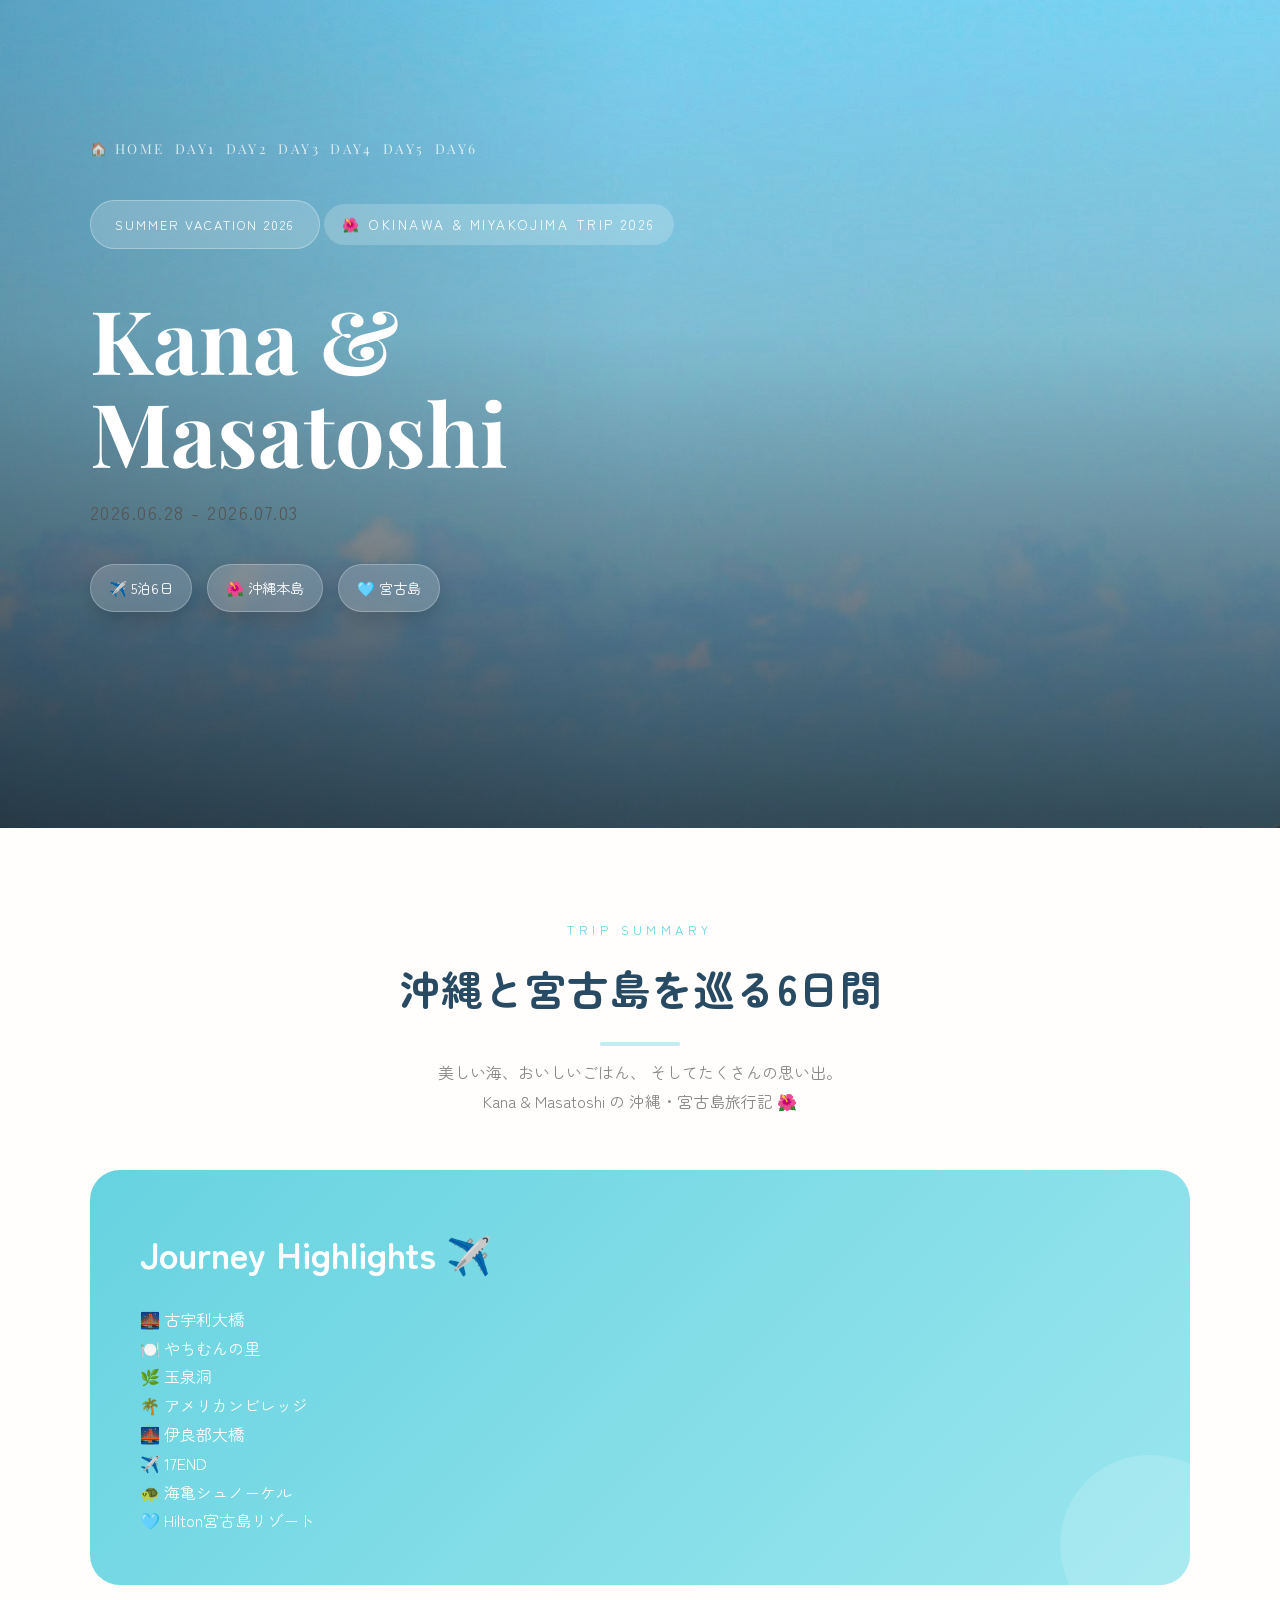
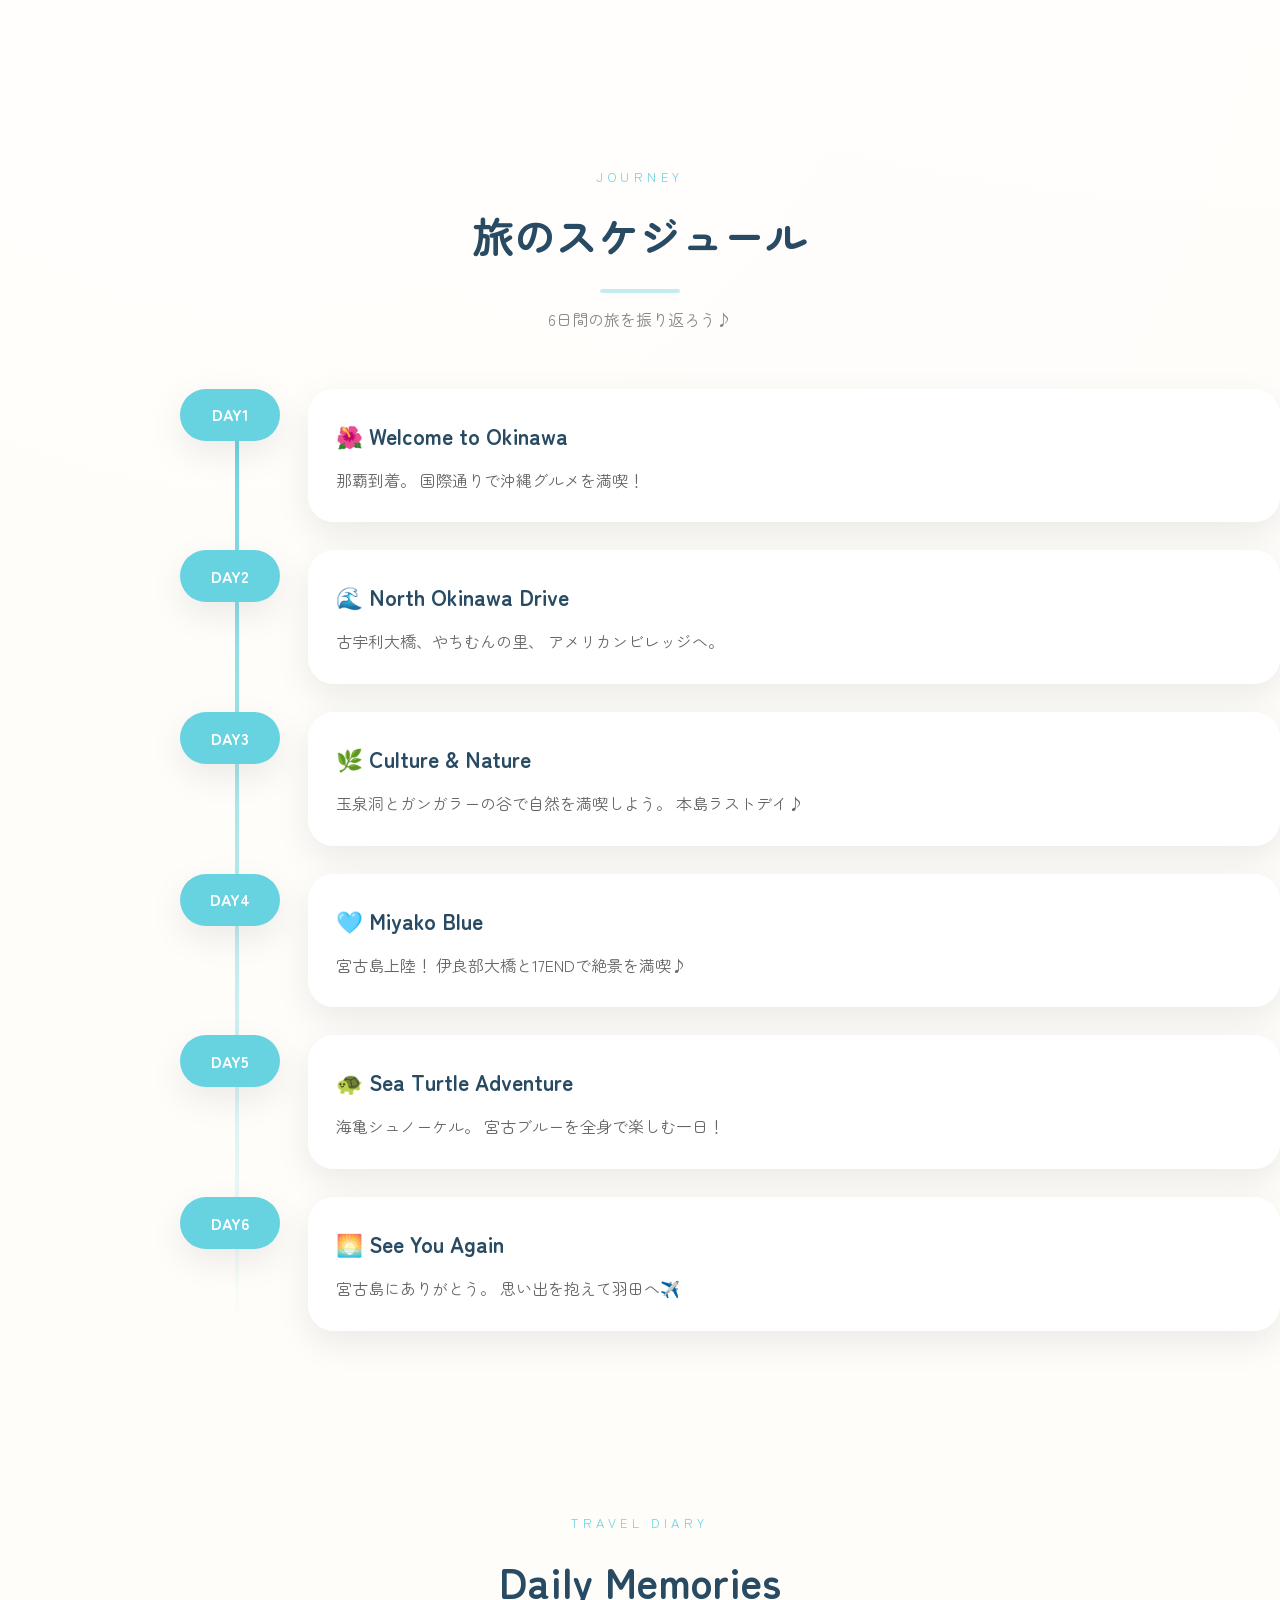
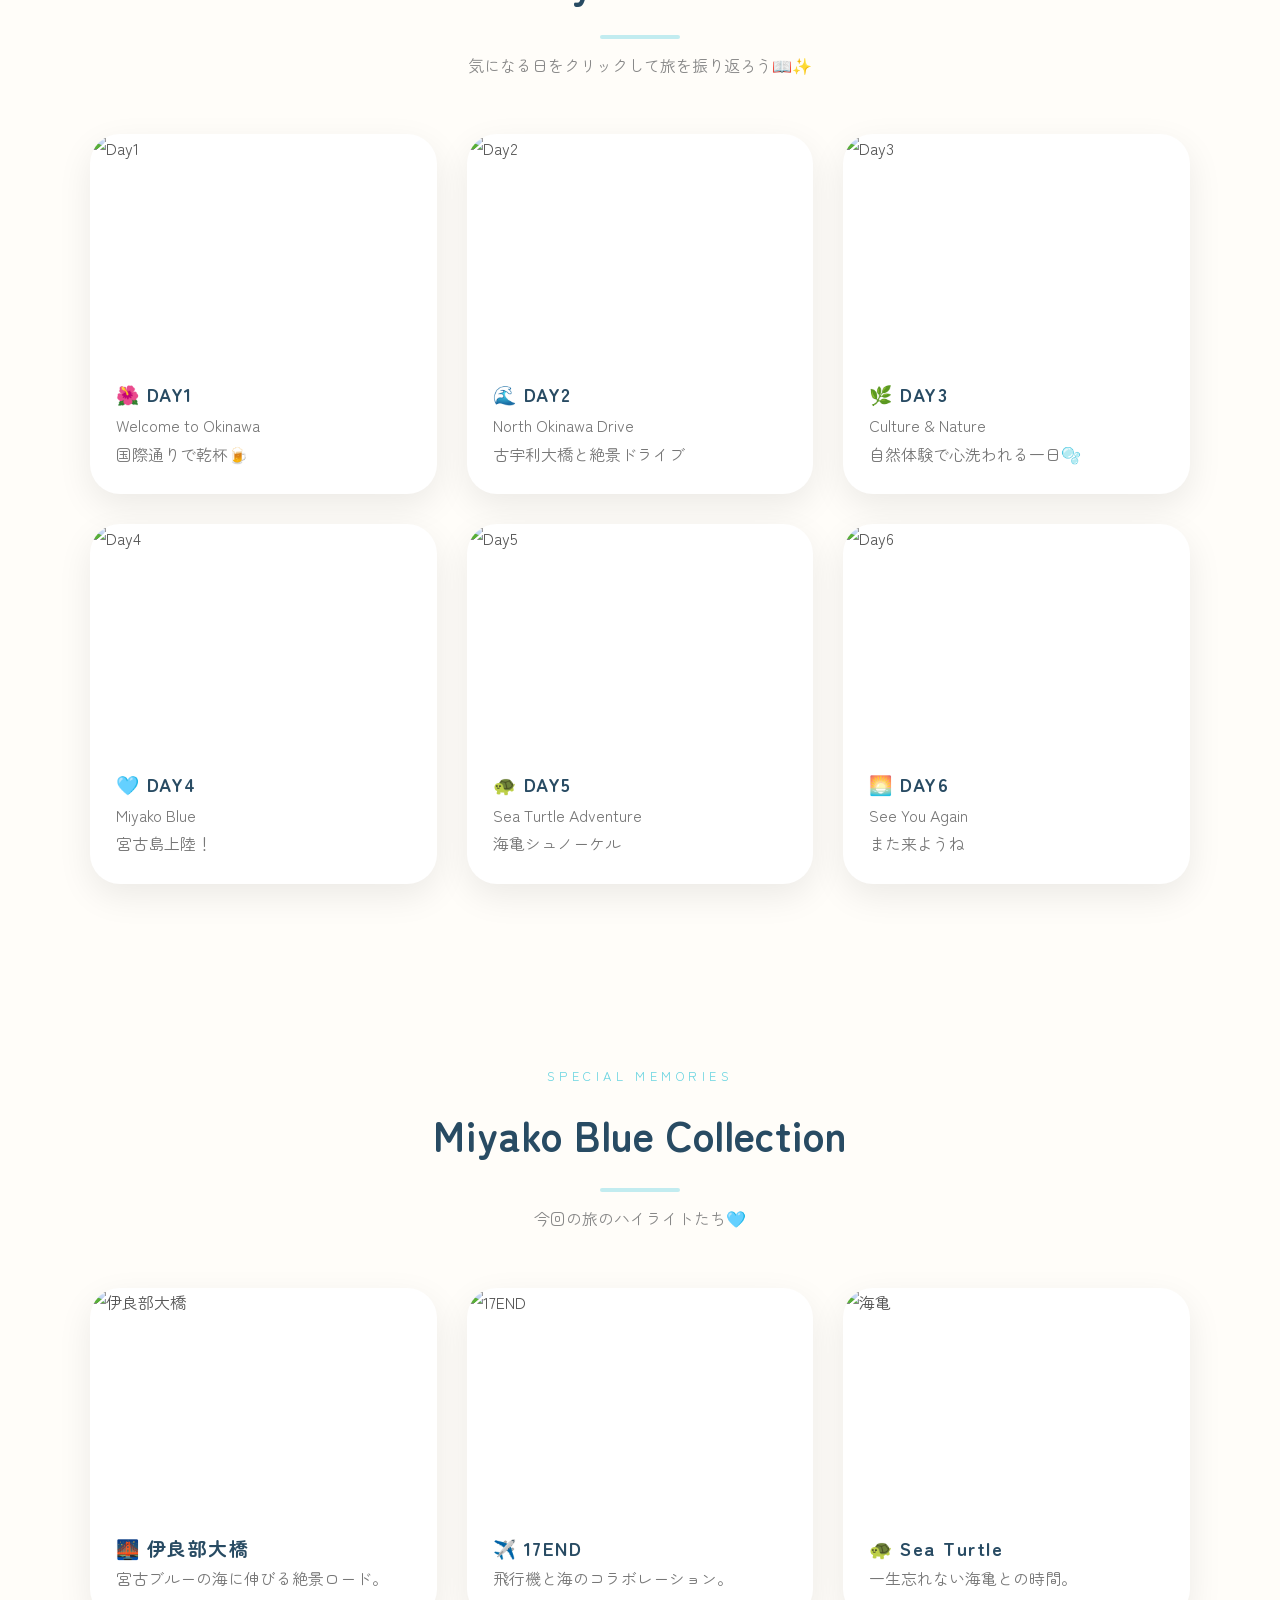
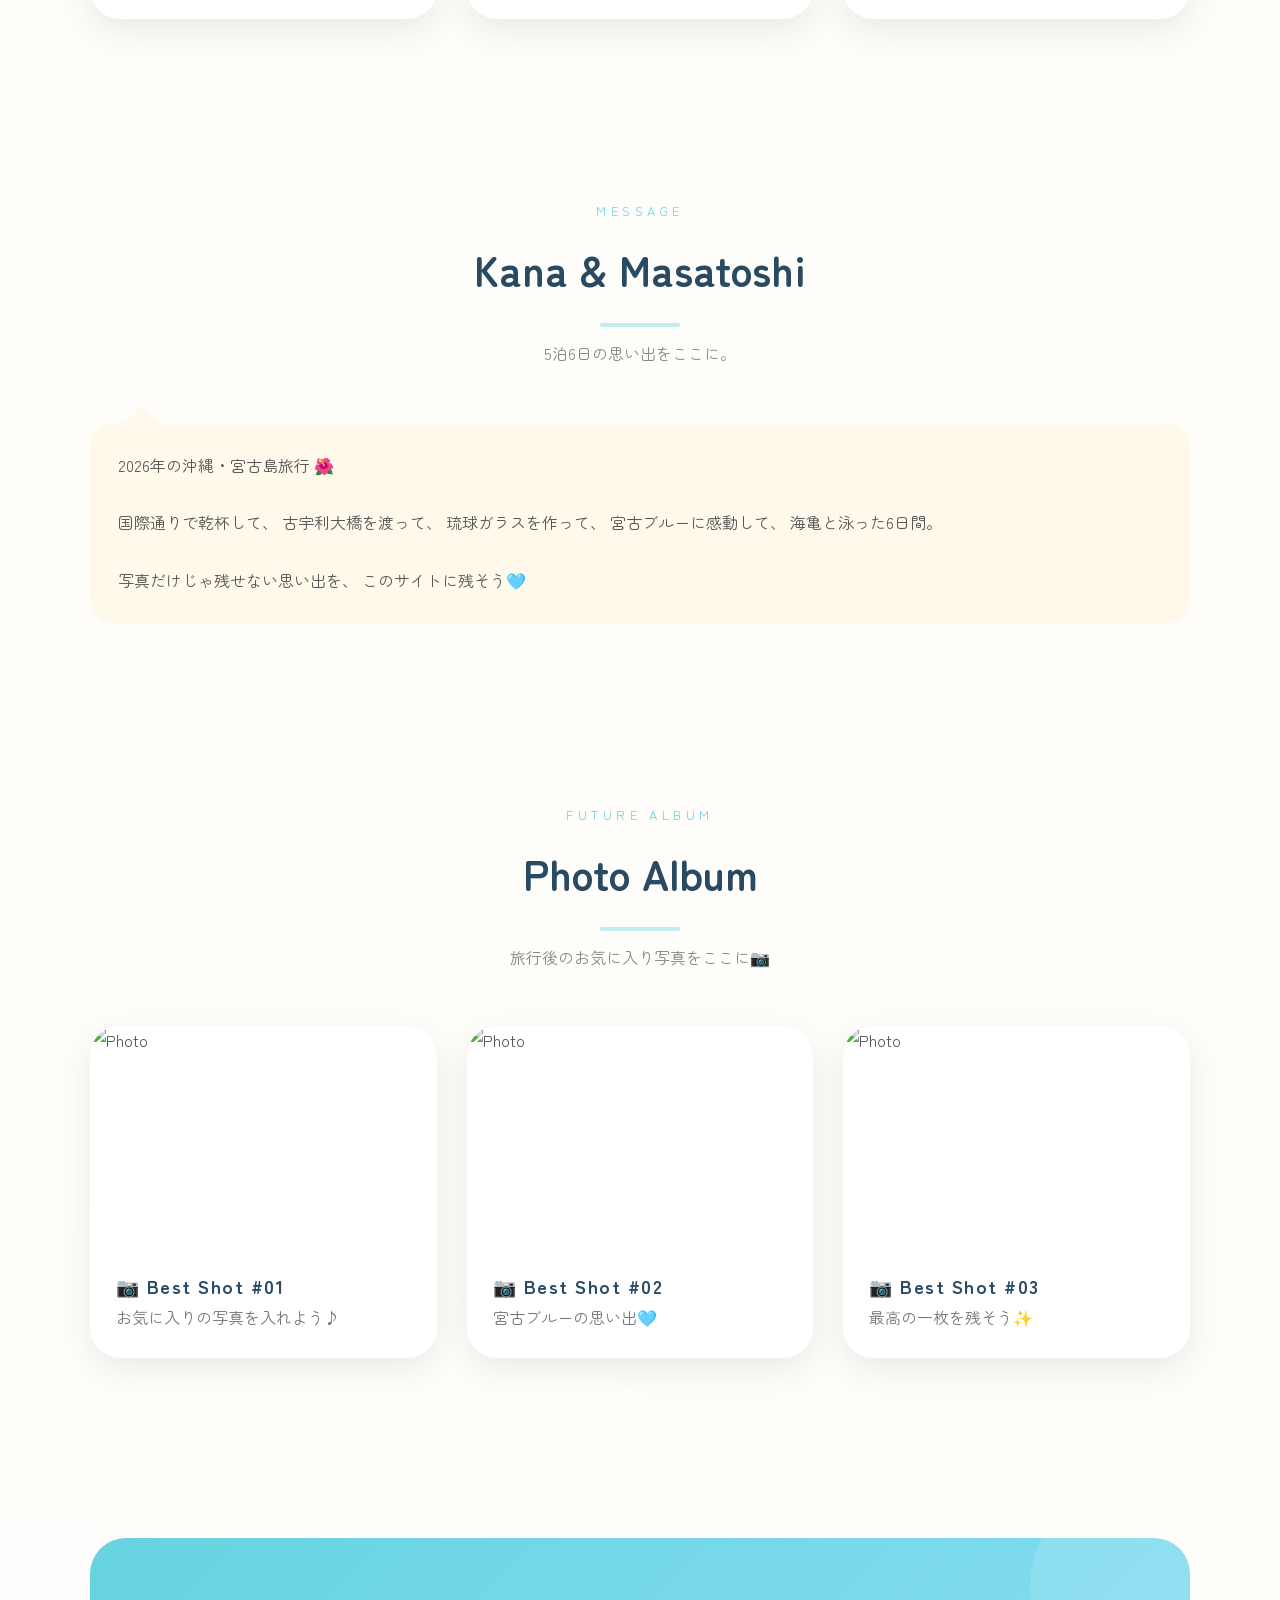
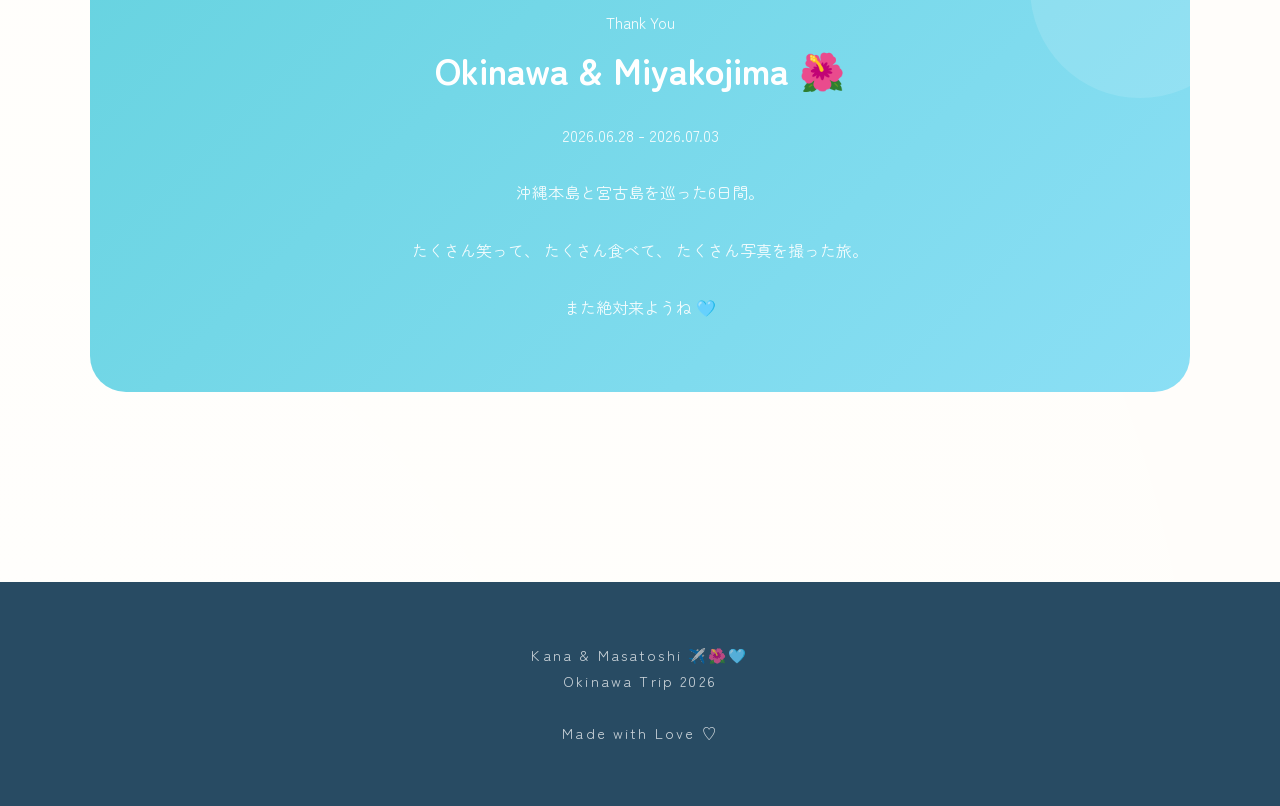
==== index.html @ 251037a1 "Add files via upload" ====
<!DOCTYPE html>
<html lang="ja">

<head>
    <meta charset="UTF-8">
    <meta name="viewport" content="width=device-width, initial-scale=1.0">
    <title>Kana & Masatoshi | Okinawa Trip 2026</title>
    <link rel="stylesheet" href="style.css">
</head>

<body>
    <!-- ==========================
         HERO
    =========================== -->
    <header class="hero" style="background-image:url('Background/index.jpg');">
        <div class="hero-inner">
            <nav class="trip-nav">
                <a href="index.html">🏠 HOME</a>
                <a href="day1.html">DAY1</a>
                <a href="day2.html">DAY2</a>
                <a href="day3.html">DAY3</a>
                <a href="day4.html">DAY4</a>
                <a href="day5.html">DAY5</a>
                <a href="day6.html">DAY6</a>
            </nav>
            <div class="cover-badge">
                Summer Vacation
                2026
            </div>
            <span class="hero-day">
                🌺 OKINAWA & MIYAKOJIMA TRIP 2026
            </span>
            <h1>
                Kana &<br>
                Masatoshi
            </h1>
            <p class="hero-sub">
                2026.06.28 - 2026.07.03
            </p>
            <div class="hero-info">
                <span class="hero-chip">
                    ✈️ 5泊6日
                </span>
                <span class="hero-chip">
                    🌺 沖縄本島
                </span>
                <span class="hero-chip">
                    🩵 宮古島
                </span>
            </div>
        </div>
    </header>
    <!-- ==========================
         TRIP SUMMARY
    =========================== -->
    <section>
        <div class="container">
            <div class="section-title fade">
                <span>Trip Summary</span>
                <h2>
                    沖縄と宮古島を巡る6日間
                </h2>
                <p>
                    美しい海、おいしいごはん、
                    そしてたくさんの思い出。
                    <br>
                    Kana & Masatoshi の
                    沖縄・宮古島旅行記 🌺
                </p>
            </div>
            <div class="pickup fade">
                <h2>
                    Journey Highlights ✈️
                </h2>
                <p>
                    🌉 古宇利大橋<br>
                    🍽️ やちむんの里<br>
                    🌿 玉泉洞<br>
                    🌴 アメリカンビレッジ<br>
                    🌉 伊良部大橋<br>
                    ✈️ 17END<br>
                    🐢 海亀シュノーケル<br>
                    🩵 Hilton宮古島リゾート
                </p>
            </div>
        </div>
    </section>
    <!-- ==========================
         JOURNEY MAP
    =========================== -->
    <section>
        <div class="container">
            <div class="section-title fade">
                <span>Journey</span>
                <h2>
                    旅のスケジュール
                </h2>
                <p>
                    6日間の旅を振り返ろう♪
                </p>
            </div>
            <div class="schedule fade">
                <div class="schedule-item">
                    <div class="schedule-time">
                        DAY1
                    </div>
                    <div class="schedule-card">
                        <h3>
                            🌺 Welcome to Okinawa
                        </h3>
                        <p>
                            那覇到着。
                            国際通りで沖縄グルメを満喫！
                        </p>
                    </div>
                </div>
                <div class="schedule-item">
                    <div class="schedule-time">
                        DAY2
                    </div>
                    <div class="schedule-card">
                        <h3>
                            🌊 North Okinawa Drive
                        </h3>
                        <p>
                            古宇利大橋、やちむんの里、
                            アメリカンビレッジへ。
                        </p>
                    </div>
                </div>
                <div class="schedule-item">
                    <div class="schedule-time">
                        DAY3
                    </div>
                    <div class="schedule-card">
                        <h3>
                            🌿 Culture & Nature
                        </h3>
                        <p>
                            玉泉洞とガンガラーの谷で自然を満喫しよう。
                            本島ラストデイ♪
                        </p>
                    </div>
                </div>
                <div class="schedule-item">
                    <div class="schedule-time">
                        DAY4
                    </div>
                    <div class="schedule-card">
                        <h3>
                            🩵 Miyako Blue
                        </h3>
                        <p>
                            宮古島上陸！
                            伊良部大橋と17ENDで絶景を満喫♪
                        </p>
                    </div>
                </div>
                <div class="schedule-item">
                    <div class="schedule-time">
                        DAY5
                    </div>
                    <div class="schedule-card">
                        <h3>
                            🐢 Sea Turtle Adventure
                        </h3>
                        <p>
                            海亀シュノーケル。
                            宮古ブルーを全身で楽しむ一日！
                        </p>
                    </div>
                </div>
                <div class="schedule-item">
                    <div class="schedule-time">
                        DAY6
                    </div>
                    <div class="schedule-card">
                        <h3>
                            🌅 See You Again
                        </h3>
                        <p>
                            宮古島にありがとう。
                            思い出を抱えて羽田へ✈️
                        </p>
                    </div>
                </div>
            </div>
        </div>
    </section>
    <!-- ==========================
         DAY CARDS
    =========================== -->
    <section>
        <div class="container">
            <div class="section-title fade">
                <span>Travel Diary</span>
                <h2>
                    Daily Memories
                </h2>
                <p>
                    気になる日をクリックして旅を振り返ろう📖✨
                </p>
            </div>
            <div class="photo-grid fade">
                <a href="day1.html" class="photo-card">
                    <img src="images/day1/hero.jpg" alt="Day1">
                    <div class="photo-body">
                        <h3>
                            🌺 DAY1
                        </h3>
                        <p>
                            Welcome to Okinawa<br>
                            国際通りで乾杯🍺
                        </p>
                    </div>
                </a>
                <a href="day2.html" class="photo-card">
                    <img src="images/day2/hero.jpg" alt="Day2">
                    <div class="photo-body">
                        <h3>
                            🌊 DAY2
                        </h3>
                        <p>
                            North Okinawa Drive<br>
                            古宇利大橋と絶景ドライブ
                        </p>
                    </div>
                </a>
                <a href="day3.html" class="photo-card">
                    <img src="images/day3/hero.jpg" alt="Day3">
                    <div class="photo-body">
                        <h3>
                            🌿 DAY3
                        </h3>
                        <p>
                            Culture & Nature<br>
                            自然体験で心洗われる一日🫧
                        </p>
                    </div>
                </a>
                <a href="day4.html" class="photo-card">
                    <img src="images/day4/hero.jpg" alt="Day4">
                    <div class="photo-body">
                        <h3>
                            🩵 DAY4
                        </h3>
                        <p>
                            Miyako Blue<br>
                            宮古島上陸！
                        </p>
                    </div>
                </a>
                <a href="day5.html" class="photo-card">
                    <img src="images/day5/hero.jpg" alt="Day5">
                    <div class="photo-body">
                        <h3>
                            🐢 DAY5
                        </h3>
                        <p>
                            Sea Turtle Adventure<br>
                            海亀シュノーケル
                        </p>
                    </div>
                </a>
                <a href="day6.html" class="photo-card">
                    <img src="images/day6/hero.jpg" alt="Day6">
                    <div class="photo-body">
                        <h3>
                            🌅 DAY6
                        </h3>
                        <p>
                            See You Again<br>
                            また来ようね
                        </p>
                    </div>
                </a>
            </div>
        </div>
    </section>
    <!-- ==========================
         MIYAKOJIMA SECTION
    =========================== -->
    <section>
        <div class="container">
            <div class="section-title fade">
                <span>Special Memories</span>
                <h2>
                    Miyako Blue Collection
                </h2>
                <p>
                    今回の旅のハイライトたち🩵
                </p>
            </div>
            <div class="photo-grid fade">
                <div class="photo-card">
                    <img src="images/day4/irabu-bridge.jpg" alt="伊良部大橋">
                    <div class="photo-body">
                        <h3>
                            🌉 伊良部大橋
                        </h3>
                        <p>
                            宮古ブルーの海に伸びる絶景ロード。
                        </p>
                    </div>
                </div>
                <div class="photo-card">
                    <img src="images/day4/17end.jpg" alt="17END">
                    <div class="photo-body">
                        <h3>
                            ✈️ 17END
                        </h3>
                        <p>
                            飛行機と海のコラボレーション。
                        </p>
                    </div>
                </div>
                <div class="photo-card">
                    <img src="images/day5/turtle.jpg" alt="海亀">
                    <div class="photo-body">
                        <h3>
                            🐢 Sea Turtle
                        </h3>
                        <p>
                            一生忘れない海亀との時間。
                        </p>
                    </div>
                </div>
            </div>
        </div>
    </section>
    <!-- ==========================
         MESSAGE
    =========================== -->
    <section>
        <div class="container">
            <div class="section-title fade">
                <span>Message</span>
                <h2>
                    Kana & Masatoshi
                </h2>
                <p>
                    5泊6日の思い出をここに。
                </p>
            </div>
            <div class="balloon fade">
                <p>
                    2026年の沖縄・宮古島旅行 🌺<br><br>
                    国際通りで乾杯して、
                    古宇利大橋を渡って、
                    琉球ガラスを作って、
                    宮古ブルーに感動して、
                    海亀と泳った6日間。<br><br>
                    写真だけじゃ残せない思い出を、
                    このサイトに残そう🩵
                </p>
            </div>
        </div>
    </section>
    <!-- ==========================
         PHOTO ALBUM
    =========================== -->
    <section>
        <div class="container">
            <div class="section-title fade">
                <span>Future Album</span>
                <h2>
                    Photo Album
                </h2>
                <p>
                    旅行後のお気に入り写真をここに📷
                </p>
            </div>
            <div class="photo-grid fade">
                <div class="photo-card">
                    <img src="images/album/photo01.jpg" alt="Photo">
                    <div class="photo-body">
                        <h3>
                            📷 Best Shot #01
                        </h3>
                        <p>
                            お気に入りの写真を入れよう♪
                        </p>
                    </div>
                </div>
                <div class="photo-card">
                    <img src="images/album/photo02.jpg" alt="Photo">
                    <div class="photo-body">
                        <h3>
                            📷 Best Shot #02
                        </h3>
                        <p>
                            宮古ブルーの思い出🩵
                        </p>
                    </div>
                </div>
                <div class="photo-card">
                    <img src="images/album/photo03.jpg" alt="Photo">
                    <div class="photo-body">
                        <h3>
                            📷 Best Shot #03
                        </h3>
                        <p>
                            最高の一枚を残そう✨
                        </p>
                    </div>
                </div>
            </div>
        </div>
    </section>
    <!-- ==========================
         THANK YOU
    =========================== -->
    <section>
        <div class="container">
            <div class="next-day fade">
                <p>
                    Thank You
                </p>
                <h2>
                    Okinawa & Miyakojima 🌺
                </h2>
                <p>
                    2026.06.28 - 2026.07.03<br><br>
                    沖縄本島と宮古島を巡った6日間。<br><br>
                    たくさん笑って、
                    たくさん食べて、
                    たくさん写真を撮った旅。<br><br>
                    また絶対来ようね 🩵
                </p>
            </div>
        </div>
    </section>
    <footer>
        <p>
            Kana & Masatoshi ✈️🌺🩵<br>
            Okinawa Trip 2026<br><br>
            Made with Love ♡
        </p>
    </footer>
    <script src="script.js"></script>
</body>

</html>
---- style.css ----
/* ==================================================
   OKINAWA TRIP 2026
   STYLE.CSS
   Part 1
================================================== */
/* ==================================================
   GOOGLE FONT
================================================== */
@import url('https://fonts.googleapis.com/css2?family=Zen+Maru+Gothic:wght@400;500;700&family=Playfair+Display:wght@500;700&display=swap');

/* ==================================================
   RESET
================================================== */
* {
    margin: 0;
    padding: 0;
    box-sizing: border-box;
}

html {
    scroll-behavior: smooth;
}

body {
    font-family: "Zen Maru Gothic", sans-serif;
    background:
        radial-gradient(circle at top right,
            rgba(255, 255, 255, .85),
            transparent 35%),
        radial-gradient(circle at bottom left,
            rgba(255, 255, 255, .55),
            transparent 30%),
        radial-gradient(circle at 20% 20%,
            rgba(255, 255, 255, .45),
            transparent 25%),
        var(--bg);
    color: #555;
    line-height: 1.8;
    overflow-x: hidden;
}

img {
    display: block;
    width: 100%;
}

a {
    color: inherit;
    text-decoration: none;
}

ul {
    list-style: none;
}

button {
    border: none;
    background: none;
    font: inherit;
}

/* ==================================================
   VARIABLES
================================================== */
:root {
    /* Theme */
    --main: #67D3E0;
    --sub: #8CE0A9;
    --accent: #FFD166;
    --pink: #FFB8D5;
    --orange: #FFA552;
    --white: #ffffff;
    --bg: #FFFDF9;
    --text: #565656;
    --title: #284B63;
    --line: #ECECEC;
    /* Radius */
    --radius-s: 12px;
    --radius-m: 22px;
    --radius-l: 36px;
    /* Shadow */
    --shadow:
        0 12px 35px rgba(0, 0, 0, .08);
    --shadow-hover:
        0 22px 45px rgba(0, 0, 0, .12);
    /* Width */
    --content: 1100px;
}

/* ==================================================
   COMMON
================================================== */
.container {
    width: min(var(--content), 90%);
    margin: auto;
}

section {
    padding: 90px 0;
}

h1 {
    font-family: "Playfair Display", serif;
    color: white;
}

h2 {
    font-size: 2.3rem;
    color: var(--title);
}

h3 {
    color: var(--title);
}

p {
    color: var(--text);
}

.pc {
    display: block;
}

.sp {
    display: none;
}

/* ==================================================
   SECTION TITLE
================================================== */
.section-title {
    text-align: center;
    margin-bottom: 55px;
}

.section-title span {
    display: block;
    color: var(--main);
    font-size: .8rem;
    letter-spacing: .35em;
    text-transform: uppercase;
    margin-bottom: 10px;
}

.section-title h2 {
    font-size: 2.6rem;
}

.section-title h2::after {
    content: "";
    display: block;
    width: 80px;
    height: 4px;
    margin: 16px auto 0;
    border-radius: 999px;
    background: var(--main);
    opacity: .4;
}

.section-title p {
    margin-top: 12px;
    color: #888;
}

/* ==================================================
   HERO
================================================== */
.hero {
    position: relative;
    height: 92vh;
    display: flex;
    align-items: flex-end;
    color: white;
    background-size: 110%;
    animation: heroZoom 20s ease-in-out infinite alternate;
    background-position: center;
    background-repeat: no-repeat;
}

@keyframes heroZoom {
    from {
        background-size: 110%;
    }

    to {
        background-size: 120%;
    }
}

.hero::before {
    content: "";
    position: absolute;
    inset: 0;
    background:
        linear-gradient(180deg,
            rgba(0, 0, 0, .05) 0%,
            rgba(0, 0, 0, .15) 40%,
            rgba(0, 0, 0, .65) 100%),
        linear-gradient(90deg,
            rgba(0, 0, 0, .20) 0%,
            transparent 50%);
}

.hero-inner {
    position: relative;
    z-index: 2;
    width: min(1100px, 90%);
    margin: auto;
    padding-bottom: 80px;
    animation: fadeUp 1.2s ease;
}

.hero-day {
    display: inline-block;
    padding: 8px 18px;
    border-radius: 999px;
    background: rgba(255, 255, 255, .2);
    backdrop-filter: blur(8px);
    font-size: .85rem;
    letter-spacing: .18em;
}

.hero h1 {
    margin-top: 20px;
    font-size: clamp(3.5rem, 7vw, 5.5rem);
    line-height: 1.05;
}

.hero-sub {
    margin-top: 18px;
    font-size: 1.15rem;
    letter-spacing: .08em;
}

.hero-info {
    margin-top: 35px;
    display: flex;
    flex-wrap: wrap;
    gap: 15px;
}

.hero-chip {
    padding: 10px 18px;
    border-radius: 999px;
    background: rgba(255, 255, 255, .18);
    backdrop-filter: blur(10px);
    font-size: .9rem;
    border: 1px solid rgba(255, 255, 255, .25);
    box-shadow: 0 8px 20px rgba(0, 0, 0, .15);
}

/* ==================================================
   CARD
================================================== */
.card {
    background: white;
    border-radius: var(--radius-l);
    padding: 40px;
    box-shadow: var(--shadow);
    transition: .35s;
}

.card:hover {
    transform: translateY(-8px);
    box-shadow: var(--shadow-hover);
}

/* ==================================================
   BUTTON
================================================== */
.button {
    display: inline-flex;
    align-items: center;
    justify-content: center;
    gap: 10px;
    padding: 14px 28px;
    border-radius: 999px;
    background: var(--main);
    color: white;
    font-weight: 700;
    transition: .3s;
}

.button:hover {
    transform: translateY(-3px);
    background: #48c2d1;
}

/* ==================================================
   PHOTO
================================================== */
.photo {
    overflow: hidden;
    border-radius: 28px;
}

.photo img {
    transition: .45s;
}

.photo:hover img {
    transform: scale(1.05);
}

/* ==================================================
   FADE
================================================== */
.fade {
    opacity: 0;
    transform: translateY(40px);
}

.fade {
    opacity: 0;
    transform:
        translateY(40px) scale(.97);
}

/* ==================================================
   SCHEDULE
================================================== */
.schedule {
    display: flex;
    flex-direction: column;
    gap: 28px;
    position: relative;
}

.schedule::before {
    content: "";
    position: absolute;
    left: 145px;
    top: 0;
    bottom: 0;
    width: 4px;
    background: linear-gradient(to bottom,
            var(--main),
            rgba(255, 255, 255, 0));
}

.schedule-item {
    display: grid;
    grid-template-columns: 100px 1fr;
    gap: 28px;
    align-items: start;
    left: 90px;
}

.schedule-time {
    display: flex;
    justify-content: center;
    align-items: center;
    background: var(--main);
    color: white;
    font-weight: 700;
    border-radius: 999px;
    height: 52px;
    box-shadow: var(--shadow);
    position: relative;
    z-index: 2;
}

.schedule-card {
    position: relative;
    background: rgba(255, 255, 255, .92);
    backdrop-filter: blur(8px);
    border-radius: 26px;
    padding: 28px;
    box-shadow: var(--shadow);
    transition: .35s;
}

.schedule-item {
    position: relative;
}

.schedule-item::before {
    content: "";
    position: absolute;
    left: 42px;
    top: 22px;
    width: 20px;
    height: 20px;
    border-radius: 50%;
    background: white;
    border: 4px solid var(--main);
    z-index: 2;
}

.schedule-card:hover {
    transform: translateY(-6px);
    box-shadow: var(--shadow-hover);
}

.schedule-card h3 {
    margin-bottom: 10px;
    font-size: 1.35rem;
}

.schedule-card p {
    color: #666;
}

/* ==================================================
   SPOT TAG
================================================== */
.tag {
    display: inline-block;
    padding: 6px 14px;
    margin-bottom: 15px;
    border-radius: 999px;
    background: rgba(103, 211, 224, .15);
    color: var(--main);
    font-size: .8rem;
    font-weight: 700;
}

/* ==================================================
   PHOTO CARD
================================================== */
.photo-card {
    overflow: hidden;
    border-radius: 30px;
    background: white;
    box-shadow: var(--shadow);
    transition: .35s;
    position: relative;
}

.photo-card:hover {
    transform: translateY(-8px);
    box-shadow: var(--shadow-hover);
}

.photo-card img {
    aspect-ratio: 16/10;
    object-fit: cover;
    transition: .8s;
}

.photo-card:hover img {
    transform: scale(1.08);
}

.photo-body {
    padding: 26px;
}

.photo-body h3 {
    letter-spacing: .08em;
}

.photo-body p {
    color: #777;
}

/* ==================================================
   PHOTO GRID
================================================== */
.photo-grid {
    display: grid;
    grid-template-columns:
        repeat(auto-fit, minmax(320px, 1fr));
    gap: 30px;
}

/* ==================================================
   INFORMATION BOX
================================================== */
.info-box {
    display: grid;
    grid-template-columns:
        repeat(auto-fit, minmax(240px, 1fr));
    gap: 24px;
}

.info-item {
    background: white;
    border-radius: 24px;
    padding: 26px;
    text-align: center;
    box-shadow: var(--shadow);
}

.info-item h4 {
    margin: 14px 0 10px;
    color: var(--title);
}

.info-item p {
    font-size: .95rem;
}

/* ==================================================
   ICON
================================================== */
.icon {
    width: 68px;
    height: 68px;
    margin: auto;
    display: flex;
    align-items: center;
    justify-content: center;
    border-radius: 50%;
    background: rgba(103, 211, 224, .12);
    font-size: 1.8rem;
}

/* ==================================================
   CHECK LIST
================================================== */
.check-list {
    display: flex;
    flex-direction: column;
    gap: 15px;
}

.check-list li {
    display: flex;
    gap: 14px;
    align-items: flex-start;
}

.check-list li::before {
    content: "✔";
    color: var(--main);
    font-weight: bold;
}

/* ==================================================
   BALLOON
================================================== */
.balloon {
    position: relative;
    background: #FFF9EC;
    border-radius: 24px;
    padding: 28px;
    margin-top: 30px;
}

.balloon::before {
    content: "";
    position: absolute;
    top: -12px;
    left: 40px;
    width: 24px;
    height: 24px;
    background: #FFF9EC;
    transform: rotate(45deg);
}

.balloon strong {
    color: var(--main);
}

/* ==================================================
   MEMO
================================================== */
.memo {
    background: white;
    border-left: 8px solid var(--main);
    padding: 24px 28px;
    border-radius: 18px;
    box-shadow: var(--shadow);
}

/* ==================================================
   SPLIT LAYOUT
================================================== */
.split {
    display: grid;
    grid-template-columns:
        1fr 1fr;
    gap: 50px;
    align-items: center;
}

/* ==================================================
   NUMBER TITLE
================================================== */
.number-title {
    display: flex;
    align-items: center;
    gap: 18px;
    margin-bottom: 28px;
}

.number-title span {
    width: 52px;
    height: 52px;
    display: flex;
    align-items: center;
    justify-content: center;
    border-radius: 50%;
    background: var(--main);
    color: white;
    font-weight: bold;
    font-size: 1.2rem;
}

.number-title h2 {
    margin: 0;
}

/* ==================================================
   PICKUP
================================================== */
.pickup {
    position: relative;
    overflow: hidden;
    border-radius: 30px;
    background: linear-gradient(135deg,
            var(--main),
            #9BE6EE);
    padding: 50px;
    color: white;
}

.pickup h2 {
    color: white;
    margin-bottom: 18px;
}

.pickup p {
    color: white;
}

.pickup::after {
    content: "";
    position: absolute;
    right: -50px;
    bottom: -50px;
    width: 180px;
    height: 180px;
    border-radius: 50%;
    background: rgba(255, 255, 255, .15);
}

/* ==================================================
   DIVIDER
================================================== */
.divider {
    width: 120px;
    height: 4px;
    background: var(--main);
    margin: 70px auto;
    border-radius: 999px;
    opacity: .25;
}

/* ==================================================
   GALLERY
================================================== */
.gallery {
    display: grid;
    grid-template-columns: 2fr 1fr;
    gap: 24px;
}

.gallery-main {
    display: flex;
}

.gallery-side {
    display: grid;
    gap: 24px;
}

.gallery img {
    width: 100%;
    height: 100%;
    object-fit: cover;
    border-radius: 28px;
    transition: .4s;
    box-shadow: var(--shadow);
}

.gallery img:hover {
    transform: scale(1.03);
    box-shadow: var(--shadow-hover);
}

/* ==================================================
   GOURMET
================================================== */
.gourmet {
    display: grid;
    grid-template-columns:
        repeat(auto-fit, minmax(260px, 1fr));
    gap: 28px;
}

.gourmet-card {
    background: white;
    border-radius: 28px;
    overflow: hidden;
    box-shadow: var(--shadow);
    transition: .35s;
}

.gourmet-card:hover {
    transform: translateY(-8px);
    box-shadow: var(--shadow-hover);
}

.gourmet-card img {
    aspect-ratio: 16/10;
    object-fit: cover;
}

.gourmet-body {
    padding: 24px;
}

.gourmet-body h3 {
    margin-bottom: 12px;
}

.gourmet-body p {
    color: #777;
}

/* ==================================================
   MEMORY
================================================== */
.memory {
    background: white;
    border-radius: 32px;
    padding: 40px;
    box-shadow: var(--shadow);
}

.memory textarea {
    width: 100%;
    min-height: 220px;
    margin-top: 25px;
    border: none;
    resize: vertical;
    border-radius: 20px;
    padding: 20px;
    font: inherit;
    color: #666;
    box-shadow: inset 0 0 0 2px #F1F1F1;
    background: linear-gradient(transparent 39px, #EFEFEF 40px);
    background-size: 100% 40px;
    line-height: 40px;
}

.memory textarea:focus {
    outline: none;
    box-shadow:
        inset 0 0 0 2px var(--main);
}

/* ==================================================
   NEXT DAY
================================================== */
.next-day {
    background: linear-gradient(135deg,
            var(--main),
            #8BDFF5);
    border-radius: 36px;
    color: white;
    padding: 70px;
    text-align: center;
    overflow: hidden;
    position: relative;
}

.next-day::before {
    content: "";
    position: absolute;
    width: 220px;
    height: 220px;
    border-radius: 50%;
    background: rgba(255, 255, 255, .12);
    right: -60px;
    top: -60px;
}

.next-day h2 {
    color: white;
    margin-bottom: 18px;
}

.next-day p {
    color: white;
    opacity: .9;
}

.next-day .button {
    margin-top: 30px;
    background: white;
    color: var(--main);
}

.next-day .button:hover {
    background: #FFF4DA;
}

/* ==================================================
   STAMP
================================================== */
.stamp {
    display: inline-flex;
    align-items: center;
    justify-content: center;
    width: 90px;
    height: 90px;
    border-radius: 50%;
    border: 4px dashed var(--main);
    color: var(--main);
    font-size: 2rem;
    margin: auto;
}

/* ==================================================
   PHOTO FRAME
================================================== */
.frame {
    background: white;
    padding: 14px;
    border-radius: 22px;
    box-shadow: var(--shadow);
    transform: rotate(-2deg);
}

.frame:nth-child(even) {
    transform: rotate(2deg);
}

/* ==================================================
   FOOTER
================================================== */
footer {
    margin-top: 100px;
    padding: 60px 20px;
    text-align: center;
    background: #284B63;
}

footer p {
    color: white;
    opacity: .75;
    letter-spacing: .15em;
    font-size: .9rem;
}

/* ==================================================
   ANIMATION
================================================== */
@keyframes float {
    0% {
        transform: translateY(0);
    }

    50% {
        transform: translateY(-8px);
    }

    100% {
        transform: translateY(0);
    }
}

.float {
    animation: float 3s ease-in-out infinite;
}

@keyframes fadeUp {
    from {
        opacity: 0;
        transform: translateY(40px);
    }

    to {
        opacity: 1;
        transform: translateY(0);
    }
}

.fade-up {
    animation: fadeUp .8s ease both;
}

/* ==================================================
   RESPONSIVE
================================================== */
@media(max-width:900px) {
    .hero {
        height: 72vh;
    }

    .hero h1 {
        font-size: 3rem;
    }

    .split {
        grid-template-columns: 1fr;
    }

    .gallery {
        grid-template-columns: 1fr;
    }

    .gallery-side {
        grid-template-columns: 1fr 1fr;
    }

    .schedule-item {
        grid-template-columns: 1fr;
        gap: 15px;
    }

    .schedule-time {
        width: 120px;
    }

    .next-day {
        padding: 45px 25px;
    }
}

@media(max-width:600px) {
    section {
        padding: 90px 0;
        position: relative;
    }

    section::before {
        content: "";
        position: absolute;
        inset: 20px;
        border-radius: 40px;
        background:
            rgba(255, 255, 255, .25);
        z-index: -1;
    }

    .card {
        padding: 28px;
    }

    .hero {
        height: 65vh;
    }

    .hero-inner {
        padding-bottom: 50px;
    }

    .hero h1 {
        font-size: 2.4rem;
    }

    .hero-sub {
        margin-top: 18px;
        font-size: 1rem;
        letter-spacing: .35em;
        text-transform: uppercase;
    }

    .hero-info {
        gap: 10px;
    }

    .hero-chip {
        font-size: .8rem;
    }

    .photo-grid {
        grid-template-columns: 1fr;
    }

    .gourmet {
        grid-template-columns: 1fr;
    }

    .gallery-side {
        grid-template-columns: 1fr;
    }

    .pc {
        display: none;
    }

    .sp {
        display: block;
    }
}

/* ==========================================
   SCROLL ANIMATION
========================================== */
.fade {
    opacity: 0;
    transform: translateY(50px);
    transition:
        opacity .8s ease,
        transform .8s ease;
}

.fade.show {
    opacity: 1;
    transform: translateY(0);
}

.cover-badge {
    display: inline-block;
    padding: 12px 24px;
    margin-bottom: 24px;
    background: rgba(255, 255, 255, .18);
    backdrop-filter: blur(10px);
    border: 1px solid rgba(255, 255, 255, .3);
    border-radius: 999px;
    color: white;
    letter-spacing: .15em;
    text-transform: uppercase;
    font-size: .8rem;
}

.hero {
    background:
        linear-gradient(rgba(0, 0, 0, .35),
            rgba(0, 0, 0, .35));
}

.polaroid {
    background: white;
    padding: 14px;
    border-radius: 8px;
    box-shadow: 0 15px 35px rgba(0, 0, 0, .15);
}

.polaroid img {
    display: block;
}

.polaroid p {
    text-align: center;
    margin-top: 12px;
}

/* ==================================================
   DAY COLOR
================================================== */
.day1 {
    --main: #FF8A65;
    background: #FFF8F3;
}

.day2 {
    --main: #4FC3F7;
    background: #F4FBFF;
}

.day3 {
    --main: #66BB6A;
    background: #F7FCF7;
}

.day4 {
    --main: #40C4FF;
    --bg: #EAFBFF;
}

.day5 {
    --main: #26C6DA;
    --bg: #ECFFFF;
}

.day6 {
    --main: #BA68C8;
    --bg: #FCF5FF;
}

.trip-nav {
    display: flex;
    flex-wrap: wrap;
    gap: 10px;
    margin-bottom: 40px;
}

.trip-nav a {
    background: none;
    border: none;
    color: white;
    position: relative;
}

.trip-nav a {
    font-family: "Playfair Display", serif;
    color: rgba(255, 255, 255, .75);
    letter-spacing: .18em;
    font-size: .85rem;
    position: relative;
}

.trip-nav a::after {
    content: "";
    position: absolute;
    left: 50%;
    bottom: -6px;
    width: 0;
    height: 1px;
    background: white;
    transform: translateX(-50%);
    transition: .3s;
}

.trip-nav a:hover::after,
.trip-nav a:active::after {
    width: 100%;
}

.trip-nav a:hover::after {
    width: 100%;
}

.trip-nav a:hover::after,
.trip-nav a:active::after {
    width: 100%;
}
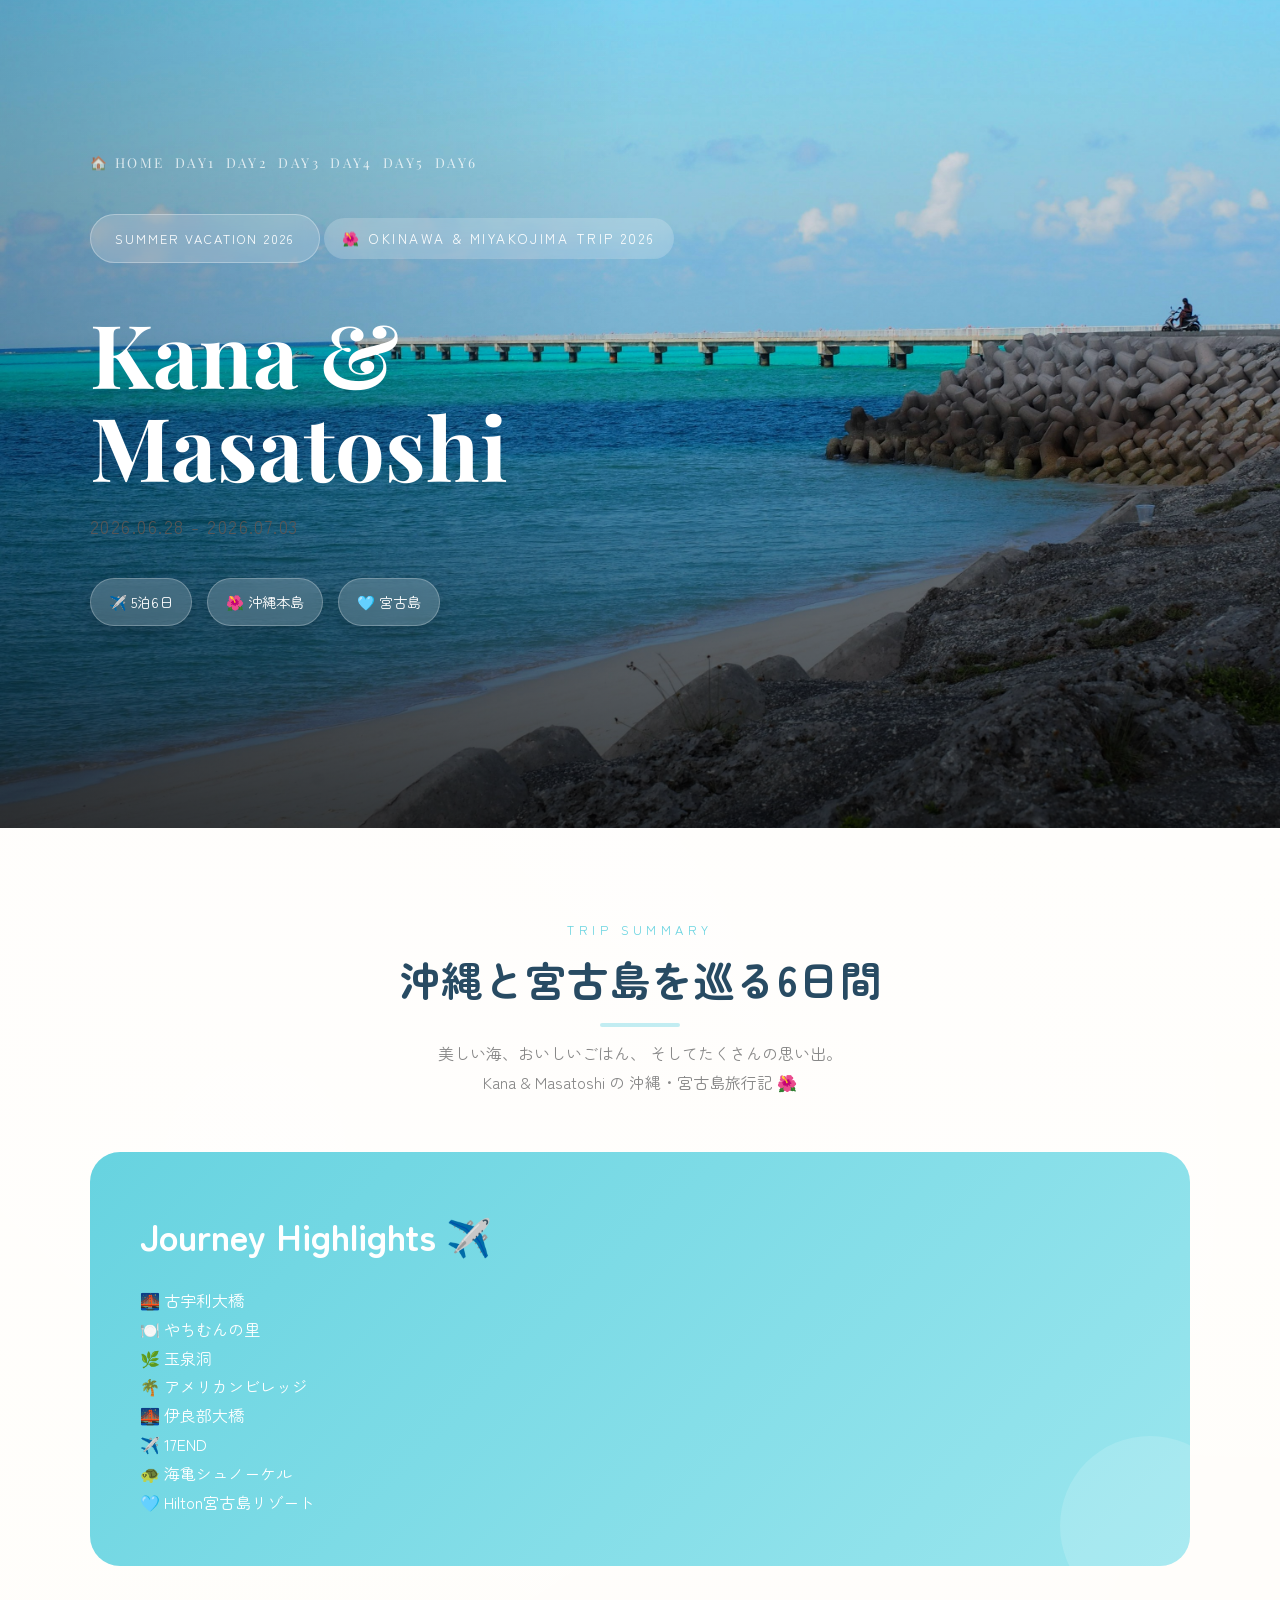
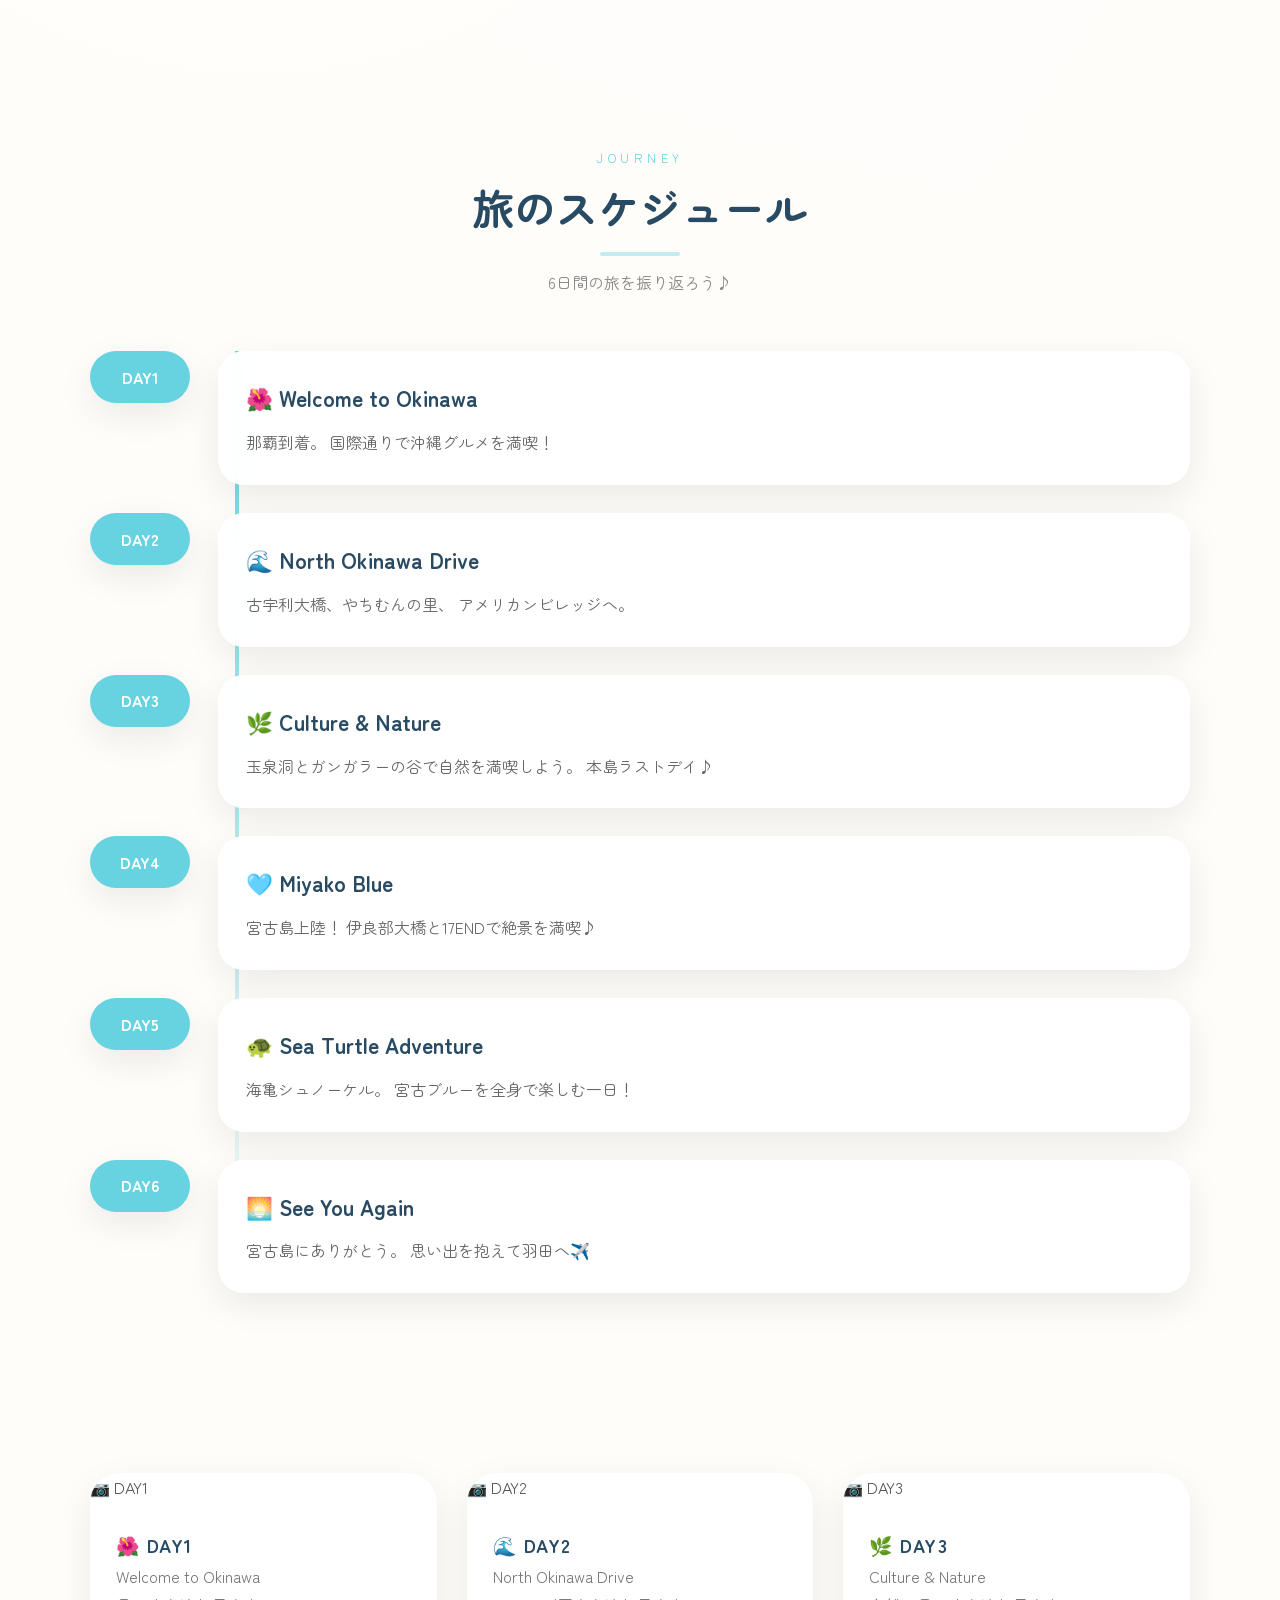
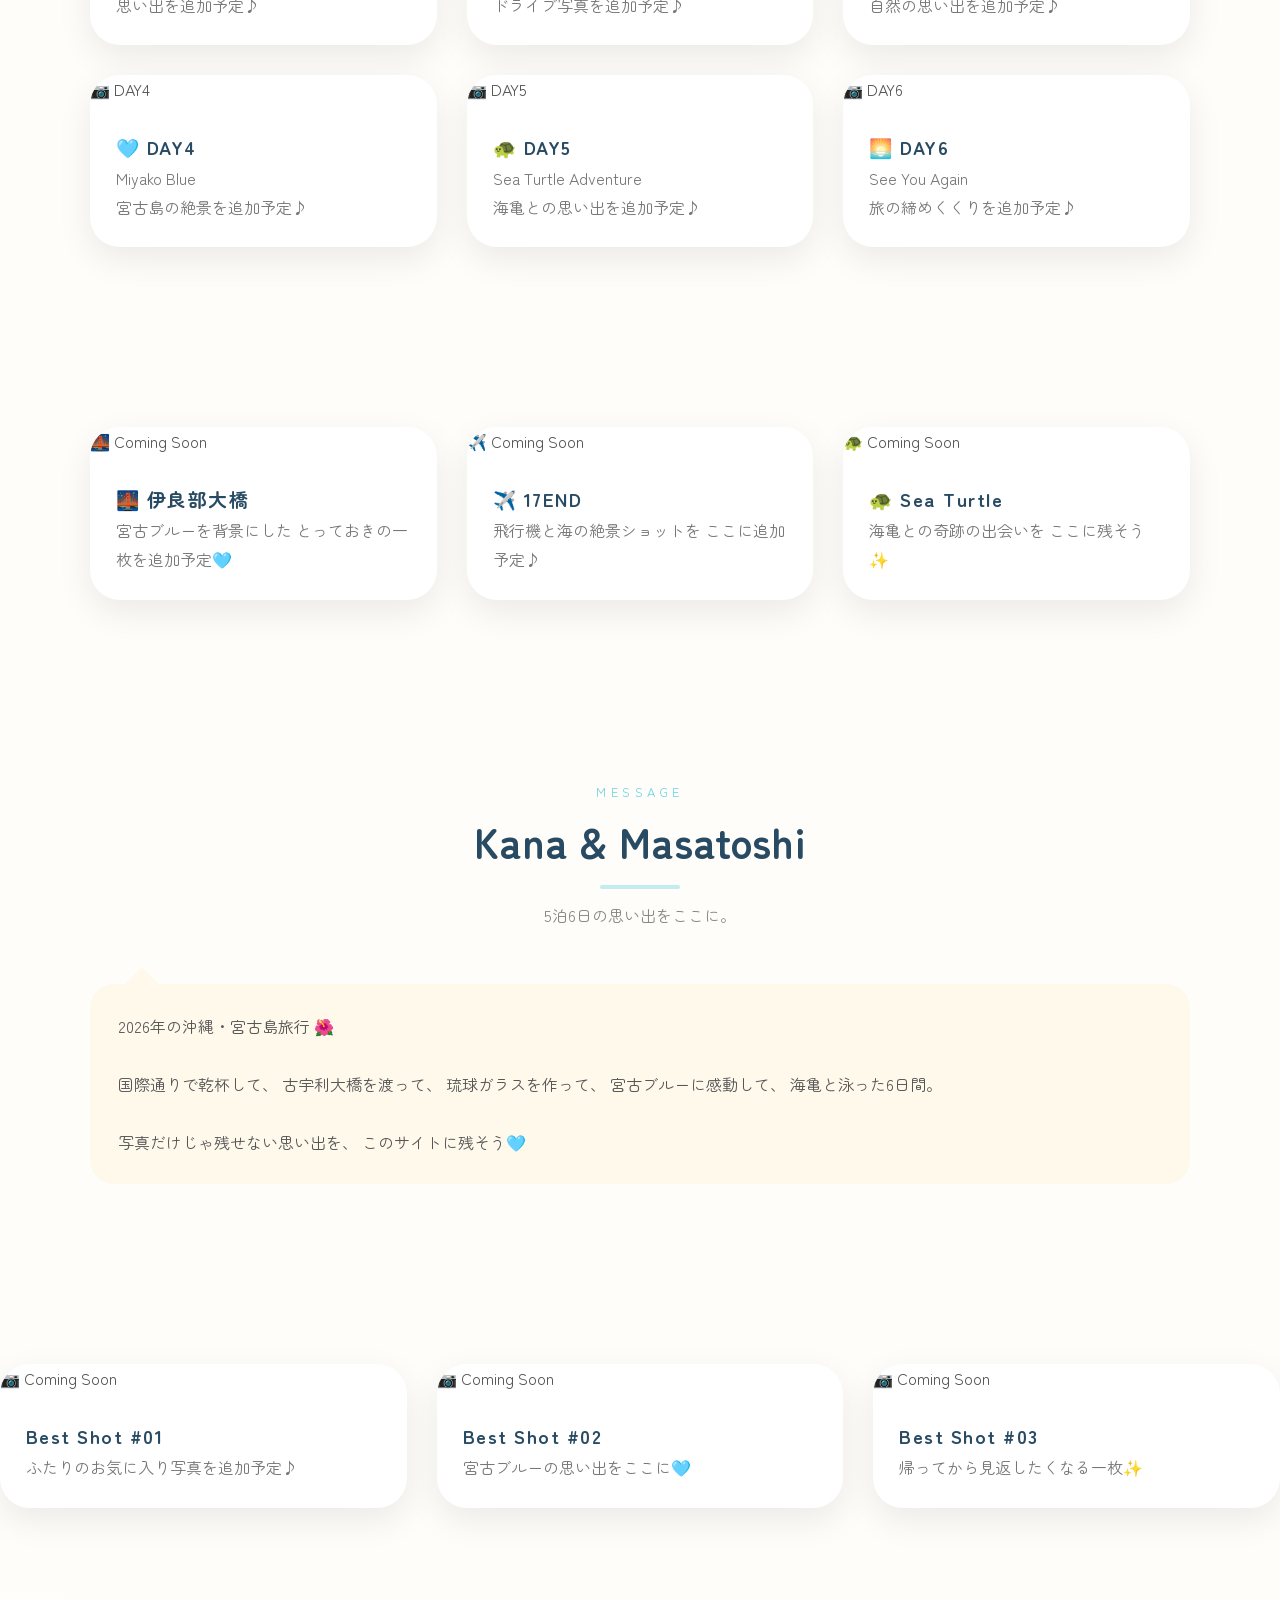
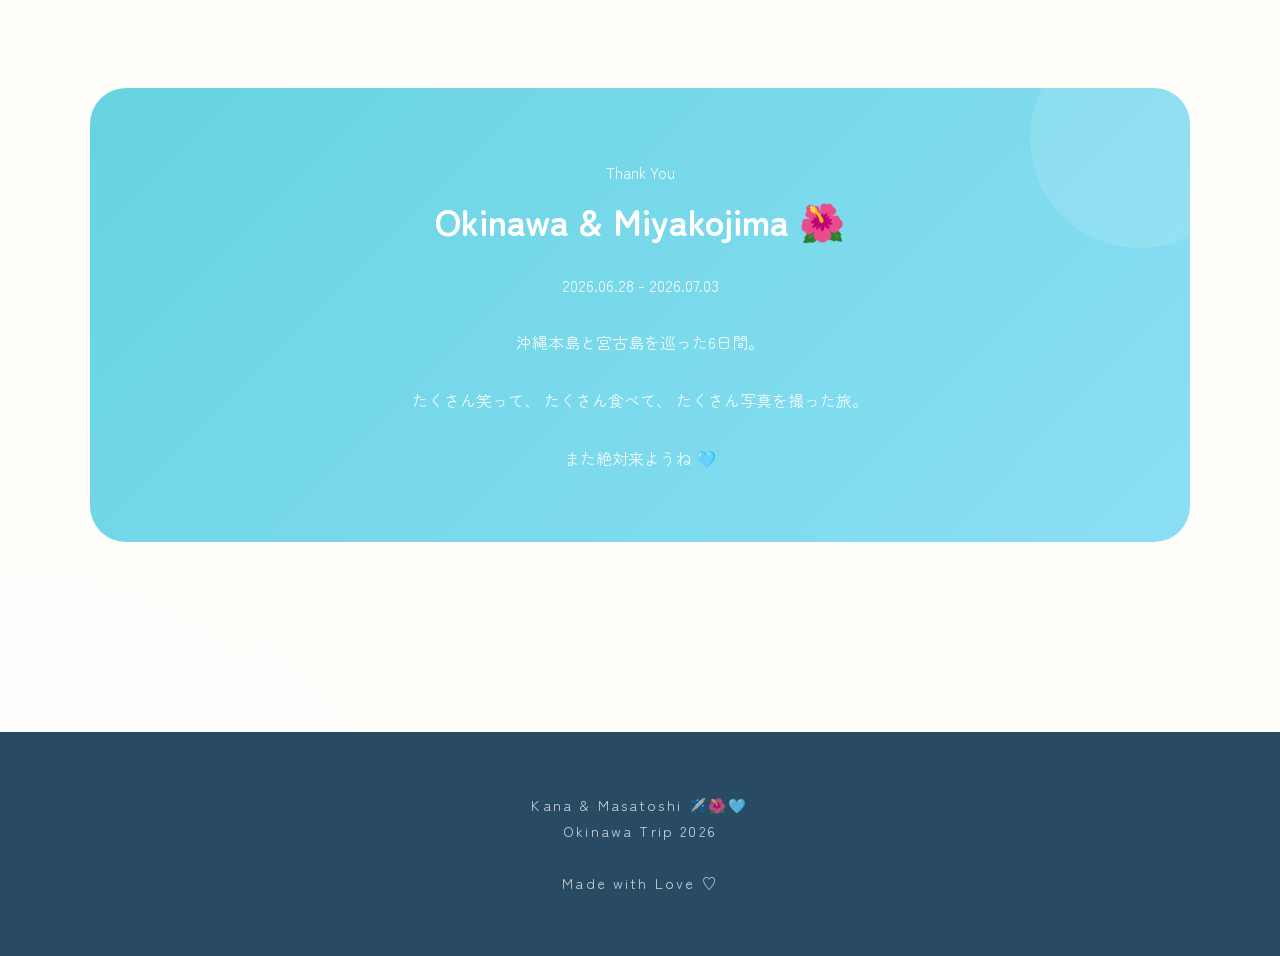
==== commit 7a22eb2c: "Add files via upload" ====
--- a/index.html
+++ b/index.html
@@ -1,4 +1,4 @@
-<!DOCTYPE html>
+﻿<!DOCTYPE html>
 <html lang="ja">
 
 <head>
@@ -192,89 +192,88 @@
     =========================== -->
     <section>
         <div class="container">
-            <div class="section-title fade">
-                <span>Travel Diary</span>
-                <h2>
-                    Daily Memories
-                </h2>
-                <p>
-                    気になる日をクリックして旅を振り返ろう📖✨
-                </p>
-            </div>
             <div class="photo-grid fade">
+
                 <a href="day1.html" class="photo-card">
-                    <img src="images/day1/hero.jpg" alt="Day1">
-                    <div class="photo-body">
-                        <h3>
-                            🌺 DAY1
-                        </h3>
+                    <div class="photo-placeholder">
+                        <span>📷 DAY1</span>
+                    </div>
+                    <div class="photo-body">
+                        <h3>🌺 DAY1</h3>
                         <p>
                             Welcome to Okinawa<br>
-                            国際通りで乾杯🍺
-                        </p>
-                    </div>
-                </a>
+                            思い出を追加予定♪
+                        </p>
+                    </div>
+                </a>
+
                 <a href="day2.html" class="photo-card">
-                    <img src="images/day2/hero.jpg" alt="Day2">
-                    <div class="photo-body">
-                        <h3>
-                            🌊 DAY2
-                        </h3>
+                    <div class="photo-placeholder">
+                        <span>📷 DAY2</span>
+                    </div>
+                    <div class="photo-body">
+                        <h3>🌊 DAY2</h3>
                         <p>
                             North Okinawa Drive<br>
-                            古宇利大橋と絶景ドライブ
-                        </p>
-                    </div>
-                </a>
+                            ドライブ写真を追加予定♪
+                        </p>
+                    </div>
+                </a>
+
                 <a href="day3.html" class="photo-card">
-                    <img src="images/day3/hero.jpg" alt="Day3">
-                    <div class="photo-body">
-                        <h3>
-                            🌿 DAY3
-                        </h3>
+                    <div class="photo-placeholder">
+                        <span>📷 DAY3</span>
+                    </div>
+                    <div class="photo-body">
+                        <h3>🌿 DAY3</h3>
                         <p>
                             Culture & Nature<br>
-                            自然体験で心洗われる一日🫧
-                        </p>
-                    </div>
-                </a>
+                            自然の思い出を追加予定♪
+                        </p>
+                    </div>
+                </a>
+
                 <a href="day4.html" class="photo-card">
-                    <img src="images/day4/hero.jpg" alt="Day4">
-                    <div class="photo-body">
-                        <h3>
-                            🩵 DAY4
-                        </h3>
+                    <div class="photo-placeholder">
+                        <span>📷 DAY4</span>
+                    </div>
+                    <div class="photo-body">
+                        <h3>🩵 DAY4</h3>
                         <p>
                             Miyako Blue<br>
-                            宮古島上陸！
-                        </p>
-                    </div>
-                </a>
+                            宮古島の絶景を追加予定♪
+                        </p>
+                    </div>
+                </a>
+
                 <a href="day5.html" class="photo-card">
-                    <img src="images/day5/hero.jpg" alt="Day5">
-                    <div class="photo-body">
-                        <h3>
-                            🐢 DAY5
-                        </h3>
+                    <div class="photo-placeholder">
+                        <span>📷 DAY5</span>
+                    </div>
+                    <div class="photo-body">
+                        <h3>🐢 DAY5</h3>
                         <p>
                             Sea Turtle Adventure<br>
-                            海亀シュノーケル
-                        </p>
-                    </div>
-                </a>
+                            海亀との思い出を追加予定♪
+                        </p>
+                    </div>
+                </a>
+
                 <a href="day6.html" class="photo-card">
-                    <img src="images/day6/hero.jpg" alt="Day6">
-                    <div class="photo-body">
-                        <h3>
-                            🌅 DAY6
-                        </h3>
+                    <div class="photo-placeholder">
+                        <span>📷 DAY6</span>
+                    </div>
+                    <div class="photo-body">
+                        <h3>🌅 DAY6</h3>
                         <p>
                             See You Again<br>
-                            また来ようね
-                        </p>
-                    </div>
-                </a>
-            </div>
+                            旅の締めくくりを追加予定♪
+                        </p>
+                    </div>
+                </a>
+
+            </div>
+
         </div>
     </section>
     <!-- ==========================
@@ -282,49 +281,50 @@
     =========================== -->
     <section>
         <div class="container">
-            <div class="section-title fade">
-                <span>Special Memories</span>
-                <h2>
-                    Miyako Blue Collection
-                </h2>
-                <p>
-                    今回の旅のハイライトたち🩵
-                </p>
-            </div>
             <div class="photo-grid fade">
+
                 <div class="photo-card">
-                    <img src="images/day4/irabu-bridge.jpg" alt="伊良部大橋">
-                    <div class="photo-body">
-                        <h3>
-                            🌉 伊良部大橋
-                        </h3>
-                        <p>
-                            宮古ブルーの海に伸びる絶景ロード。
-                        </p>
-                    </div>
-                </div>
+                    <div class="photo-placeholder">
+                        <span>🌉 Coming Soon</span>
+                    </div>
+
+                    <div class="photo-body">
+                        <h3>🌉 伊良部大橋</h3>
+                        <p>
+                            宮古ブルーを背景にした
+                            とっておきの一枚を追加予定🩵
+                        </p>
+                    </div>
+                </div>
+
                 <div class="photo-card">
-                    <img src="images/day4/17end.jpg" alt="17END">
-                    <div class="photo-body">
-                        <h3>
-                            ✈️ 17END
-                        </h3>
-                        <p>
-                            飛行機と海のコラボレーション。
-                        </p>
-                    </div>
-                </div>
+                    <div class="photo-placeholder">
+                        <span>✈️ Coming Soon</span>
+                    </div>
+
+                    <div class="photo-body">
+                        <h3>✈️ 17END</h3>
+                        <p>
+                            飛行機と海の絶景ショットを
+                            ここに追加予定♪
+                        </p>
+                    </div>
+                </div>
+
                 <div class="photo-card">
-                    <img src="images/day5/turtle.jpg" alt="海亀">
-                    <div class="photo-body">
-                        <h3>
-                            🐢 Sea Turtle
-                        </h3>
-                        <p>
-                            一生忘れない海亀との時間。
-                        </p>
-                    </div>
-                </div>
+                    <div class="photo-placeholder">
+                        <span>🐢 Coming Soon</span>
+                    </div>
+
+                    <div class="photo-body">
+                        <h3>🐢 Sea Turtle</h3>
+                        <p>
+                            海亀との奇跡の出会いを
+                            ここに残そう✨
+                        </p>
+                    </div>
+                </div>
+
             </div>
         </div>
     </section>
@@ -360,51 +360,47 @@
          PHOTO ALBUM
     =========================== -->
     <section>
-        <div class="container">
-            <div class="section-title fade">
-                <span>Future Album</span>
-                <h2>
-                    Photo Album
-                </h2>
-                <p>
-                    旅行後のお気に入り写真をここに📷
-                </p>
-            </div>
-            <div class="photo-grid fade">
-                <div class="photo-card">
-                    <img src="images/album/photo01.jpg" alt="Photo">
-                    <div class="photo-body">
-                        <h3>
-                            📷 Best Shot #01
-                        </h3>
-                        <p>
-                            お気に入りの写真を入れよう♪
-                        </p>
-                    </div>
-                </div>
-                <div class="photo-card">
-                    <img src="images/album/photo02.jpg" alt="Photo">
-                    <div class="photo-body">
-                        <h3>
-                            📷 Best Shot #02
-                        </h3>
-                        <p>
-                            宮古ブルーの思い出🩵
-                        </p>
-                    </div>
-                </div>
-                <div class="photo-card">
-                    <img src="images/album/photo03.jpg" alt="Photo">
-                    <div class="photo-body">
-                        <h3>
-                            📷 Best Shot #03
-                        </h3>
-                        <p>
-                            最高の一枚を残そう✨
-                        </p>
-                    </div>
-                </div>
-            </div>
+        <div class="photo-grid fade">
+
+            <div class="photo-card">
+                <div class="photo-placeholder">
+                    <span>📷 Coming Soon</span>
+                </div>
+
+                <div class="photo-body">
+                    <h3>Best Shot #01</h3>
+                    <p>
+                        ふたりのお気に入り写真を追加予定♪
+                    </p>
+                </div>
+            </div>
+
+            <div class="photo-card">
+                <div class="photo-placeholder">
+                    <span>📷 Coming Soon</span>
+                </div>
+
+                <div class="photo-body">
+                    <h3>Best Shot #02</h3>
+                    <p>
+                        宮古ブルーの思い出をここに🩵
+                    </p>
+                </div>
+            </div>
+
+            <div class="photo-card">
+                <div class="photo-placeholder">
+                    <span>📷 Coming Soon</span>
+                </div>
+
+                <div class="photo-body">
+                    <h3>Best Shot #03</h3>
+                    <p>
+                        帰ってから見返したくなる一枚✨
+                    </p>
+                </div>
+            </div>
+
         </div>
     </section>
     <!-- ==========================
--- a/style.css
+++ b/style.css
@@ -1108,16 +1108,618 @@
     transition: .3s;
 }
 
-.trip-nav a:hover::after,
-.trip-nav a:active::after {
-    width: 100%;
-}
-
-.trip-nav a:hover::after {
-    width: 100%;
-}
-
-.trip-nav a:hover::after,
-.trip-nav a:active::after {
-    width: 100%;
-}+.trip-nav a:hover::after,
+.trip-nav a:active::after {
+    width: 100%;
+}
+
+/* ==================================================
+   LAST MOBILE OVERRIDES
+================================================== */
+.hero {
+    background-position: center center;
+    background-repeat: no-repeat;
+    background-size: cover;
+}
+
+@media(max-width:600px) {
+    html,
+    body {
+        width: 100%;
+        max-width: 100%;
+        overflow-x: hidden;
+    }
+
+    .hero {
+        min-height: 100svh;
+        background-position: center center;
+        background-repeat: no-repeat;
+        background-size: cover;
+    }
+
+    .schedule {
+        width: 100%;
+        gap: 18px;
+    }
+
+    .schedule::before,
+    .schedule-item::before {
+        display: none;
+    }
+
+    .schedule-item {
+        display: block;
+        width: 100%;
+        min-width: 0;
+        gap: 0;
+    }
+
+    .schedule-time {
+        width: max-content;
+        max-width: 100%;
+        min-width: 72px;
+        min-height: 38px;
+        margin: 0 0 10px;
+        padding: 8px 14px;
+        border-radius: 999px;
+        font-size: .82rem;
+        line-height: 1.25;
+        text-align: center;
+        white-space: normal;
+    }
+
+    .schedule-card {
+        width: 100%;
+        max-width: 100%;
+        min-width: 0;
+    }
+
+    .schedule-card h3,
+    .schedule-card p,
+    .schedule-card a,
+    .tag {
+        max-width: 100%;
+        overflow-wrap: anywhere;
+    }
+}
+
+/* ==================================================
+   FINAL MOBILE OVERRIDES
+================================================== */
+.hero {
+    background-position: center center;
+    background-repeat: no-repeat;
+    background-size: cover;
+}
+
+@media(max-width:600px) {
+    html,
+    body {
+        width: 100%;
+        max-width: 100%;
+        overflow-x: hidden;
+    }
+
+    .hero {
+        min-height: 100svh;
+        background-position: center center;
+        background-repeat: no-repeat;
+        background-size: cover;
+    }
+
+    .schedule {
+        width: 100%;
+        gap: 18px;
+    }
+
+    .schedule::before,
+    .schedule-item::before {
+        display: none;
+    }
+
+    .schedule-item {
+        display: block;
+        width: 100%;
+        min-width: 0;
+        gap: 0;
+    }
+
+    .schedule-time {
+        width: max-content;
+        max-width: 100%;
+        min-width: 72px;
+        min-height: 38px;
+        margin: 0 0 10px;
+        padding: 8px 14px;
+        border-radius: 999px;
+        font-size: .82rem;
+        line-height: 1.25;
+        text-align: center;
+        white-space: normal;
+    }
+
+    .schedule-card {
+        width: 100%;
+        max-width: 100%;
+        min-width: 0;
+    }
+
+    .schedule-card h3,
+    .schedule-card p,
+    .schedule-card a,
+    .tag {
+        max-width: 100%;
+        overflow-wrap: anywhere;
+    }
+}
+
+/* ==================================================
+   MOBILE FIXES
+================================================== */
+.hero {
+    background-position: center center;
+    background-repeat: no-repeat;
+    background-size: cover;
+}
+
+@media(max-width:600px) {
+    html,
+    body {
+        width: 100%;
+        max-width: 100%;
+        overflow-x: hidden;
+    }
+
+    .hero {
+        min-height: 100svh;
+        background-position: center center;
+        background-repeat: no-repeat;
+        background-size: cover;
+    }
+
+    .schedule {
+        width: 100%;
+        gap: 18px;
+    }
+
+    .schedule::before,
+    .schedule-item::before {
+        display: none;
+    }
+
+    .schedule-item {
+        display: block;
+        width: 100%;
+        min-width: 0;
+    }
+
+    .schedule-time {
+        width: max-content;
+        max-width: 100%;
+        min-width: 72px;
+        min-height: 38px;
+        margin: 0 0 10px;
+        padding: 8px 14px;
+        border-radius: 999px;
+        font-size: .82rem;
+        line-height: 1.25;
+        white-space: normal;
+    }
+
+    .schedule-card {
+        width: 100%;
+        max-width: 100%;
+        min-width: 0;
+    }
+
+    .schedule-card h3,
+    .schedule-card p,
+    .schedule-card a,
+    .tag {
+        max-width: 100%;
+        overflow-wrap: anywhere;
+    }
+}
+
+.check-list li::before {
+    content: ">";
+}
+
+/* ==================================================
+   RESPONSIVE POLISH
+================================================== */
+html {
+    font-size: 16px;
+}
+
+body {
+    word-break: normal;
+    overflow-wrap: anywhere;
+}
+
+img {
+    max-width: 100%;
+    height: auto;
+}
+
+textarea,
+input,
+select {
+    max-width: 100%;
+    font: inherit;
+}
+
+.container {
+    width: min(var(--content), calc(100% - 48px));
+}
+
+section {
+    padding: clamp(56px, 8vw, 90px) 0;
+}
+
+h2 {
+    font-size: clamp(1.75rem, 4vw, 2.3rem);
+}
+
+.section-title {
+    margin-bottom: clamp(32px, 6vw, 55px);
+}
+
+.section-title h2 {
+    font-size: clamp(1.85rem, 5vw, 2.6rem);
+    line-height: 1.35;
+}
+
+.hero {
+    min-height: 640px;
+    height: 92svh;
+}
+
+.hero-inner {
+    width: min(1100px, calc(100% - 48px));
+    padding: 28px 0 80px;
+}
+
+.hero h1 {
+    overflow-wrap: normal;
+}
+
+.hero-chip {
+    max-width: 100%;
+}
+
+.card,
+.memory {
+    padding: clamp(24px, 4vw, 40px);
+}
+
+.pickup {
+    padding: clamp(28px, 5vw, 50px);
+}
+
+.next-day {
+    padding: clamp(36px, 6vw, 70px);
+}
+
+.photo-grid {
+    grid-template-columns: repeat(auto-fit, minmax(min(280px, 100%), 1fr));
+}
+
+.info-box {
+    grid-template-columns: repeat(auto-fit, minmax(min(240px, 100%), 1fr));
+}
+
+.gourmet {
+    grid-template-columns: repeat(auto-fit, minmax(min(260px, 100%), 1fr));
+}
+
+.split {
+    grid-template-columns: minmax(0, 1fr) minmax(0, 1fr);
+}
+
+.schedule {
+    max-width: 100%;
+}
+
+.schedule-item {
+    left: auto;
+}
+
+.schedule-time {
+    white-space: nowrap;
+}
+
+.schedule-card {
+    min-width: 0;
+    padding: clamp(22px, 4vw, 28px);
+}
+
+.check-list li::before {
+    content: ">";
+}
+
+@media(max-width:900px) {
+    .hero {
+        min-height: 560px;
+        height: 78svh;
+        background-size: cover;
+    }
+
+    .hero h1 {
+        font-size: clamp(2.6rem, 10vw, 3.8rem);
+    }
+
+    .schedule-item {
+        grid-template-columns: 88px minmax(0, 1fr);
+        gap: 20px;
+    }
+
+    .schedule-time {
+        width: 88px;
+        min-height: 48px;
+        padding: 0 10px;
+        font-size: .88rem;
+    }
+}
+
+@media(max-width:600px) {
+    .container,
+    .hero-inner {
+        width: min(100% - 32px, var(--content));
+    }
+
+    section {
+        padding: 54px 0;
+    }
+
+    section::before {
+        background: rgba(255, 255, 255, .18);
+    }
+
+    .card {
+        border-radius: 22px;
+        padding: 22px;
+    }
+
+    .hero {
+        min-height: 560px;
+        height: auto;
+        background-size: cover;
+        animation: none;
+    }
+
+    .hero-inner {
+        padding: 22px 0 42px;
+    }
+
+    .trip-nav {
+        gap: 8px 12px;
+        margin-bottom: 30px;
+    }
+
+    .trip-nav a {
+        font-size: .76rem;
+        letter-spacing: .1em;
+        line-height: 1.4;
+    }
+
+    .cover-badge,
+    .hero-day {
+        padding: 8px 14px;
+        font-size: .72rem;
+        letter-spacing: .12em;
+    }
+
+    .hero h1 {
+        font-size: clamp(2.35rem, 14vw, 3.2rem);
+        line-height: 1.08;
+    }
+
+    .hero-sub {
+        margin-top: 14px;
+        letter-spacing: .12em;
+    }
+
+    .hero-info {
+        margin-top: 24px;
+        flex-direction: column;
+        align-items: flex-start;
+    }
+
+    .hero-chip {
+        padding: 9px 14px;
+        border-radius: 18px;
+    }
+
+    .photo-grid,
+    .gourmet {
+        gap: 22px;
+    }
+
+    .gallery {
+        gap: 16px;
+    }
+
+    .gallery img,
+    .photo,
+    .photo-card,
+    .gourmet-card {
+        border-radius: 20px;
+    }
+
+    .photo-body,
+    .gourmet-body,
+    .info-item,
+    .balloon,
+    .memo {
+        padding: 22px;
+    }
+
+    .pickup,
+    .next-day,
+    .memory {
+        border-radius: 24px;
+    }
+
+    .number-title {
+        align-items: flex-start;
+        gap: 14px;
+    }
+
+    .number-title span {
+        width: 44px;
+        height: 44px;
+        flex: 0 0 44px;
+    }
+
+    .schedule {
+        gap: 22px;
+        padding-left: 0;
+    }
+
+    .schedule::before {
+        left: 23px;
+        width: 3px;
+    }
+
+    .schedule-item {
+        grid-template-columns: 54px minmax(0, 1fr);
+        gap: 14px;
+    }
+
+    .schedule-item::before {
+        left: 14px;
+        top: 18px;
+        width: 14px;
+        height: 14px;
+        border-width: 3px;
+    }
+
+    .schedule-time {
+        width: 54px;
+        min-height: 44px;
+        padding: 0 6px;
+        border-radius: 14px;
+        font-size: .72rem;
+        line-height: 1.25;
+        text-align: center;
+        white-space: normal;
+    }
+
+    .schedule-card {
+        border-radius: 20px;
+    }
+
+    .section-title span {
+        letter-spacing: .22em;
+    }
+
+    footer {
+        margin-top: 60px;
+        padding: 42px 18px;
+    }
+}
+
+@media(max-width:380px) {
+    .container,
+    .hero-inner {
+        width: min(100% - 24px, var(--content));
+    }
+
+    .trip-nav {
+        gap: 7px 10px;
+    }
+
+    .trip-nav a {
+        font-size: .7rem;
+    }
+
+    .schedule-item {
+        grid-template-columns: 48px minmax(0, 1fr);
+        gap: 12px;
+    }
+
+    .schedule-time {
+        width: 48px;
+        font-size: .68rem;
+    }
+}
+
+.trip-nav a:hover::after {
+    width: 100%;
+}
+
+.trip-nav a:hover::after,
+.trip-nav a:active::after {
+    width: 100%;
+}
+
+/* ==================================================
+   LAST MOBILE OVERRIDES
+================================================== */
+.hero {
+    background-position: center center;
+    background-repeat: no-repeat;
+    background-size: cover;
+}
+
+@media(max-width:600px) {
+    html,
+    body {
+        width: 100%;
+        max-width: 100%;
+        overflow-x: hidden;
+    }
+
+    .hero {
+        min-height: 100svh;
+        background-position: center center;
+        background-repeat: no-repeat;
+        background-size: cover;
+    }
+
+    .schedule {
+        width: 100%;
+        gap: 18px;
+    }
+
+    .schedule::before,
+    .schedule-item::before {
+        display: none;
+    }
+
+    .schedule-item {
+        display: block;
+        width: 100%;
+        min-width: 0;
+        gap: 0;
+    }
+
+    .schedule-time {
+        width: max-content;
+        max-width: 100%;
+        min-width: 72px;
+        min-height: 38px;
+        margin: 0 0 10px;
+        padding: 8px 14px;
+        border-radius: 999px;
+        font-size: .82rem;
+        line-height: 1.25;
+        text-align: center;
+        white-space: normal;
+    }
+
+    .schedule-card {
+        width: 100%;
+        max-width: 100%;
+        min-width: 0;
+    }
+
+    .schedule-card h3,
+    .schedule-card p,
+    .schedule-card a,
+    .tag {
+        max-width: 100%;
+        overflow-wrap: anywhere;
+    }
+}
